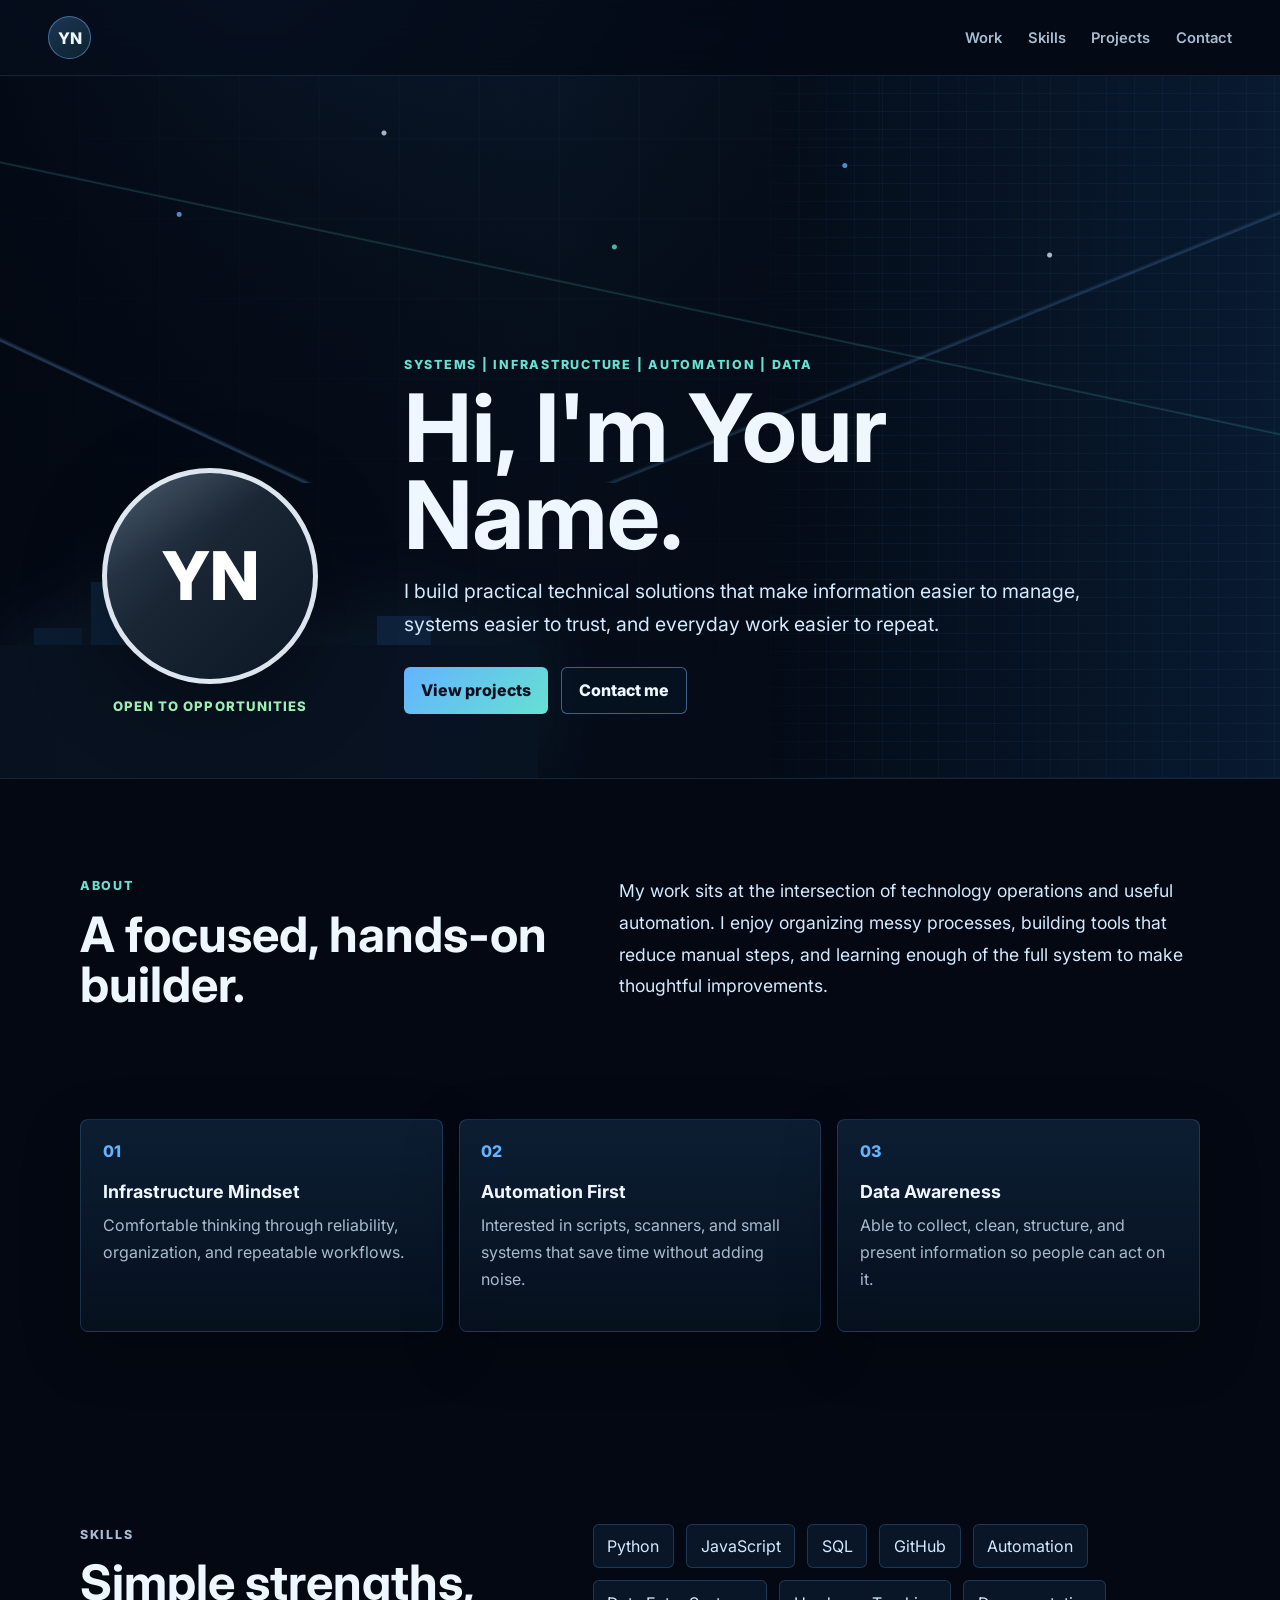
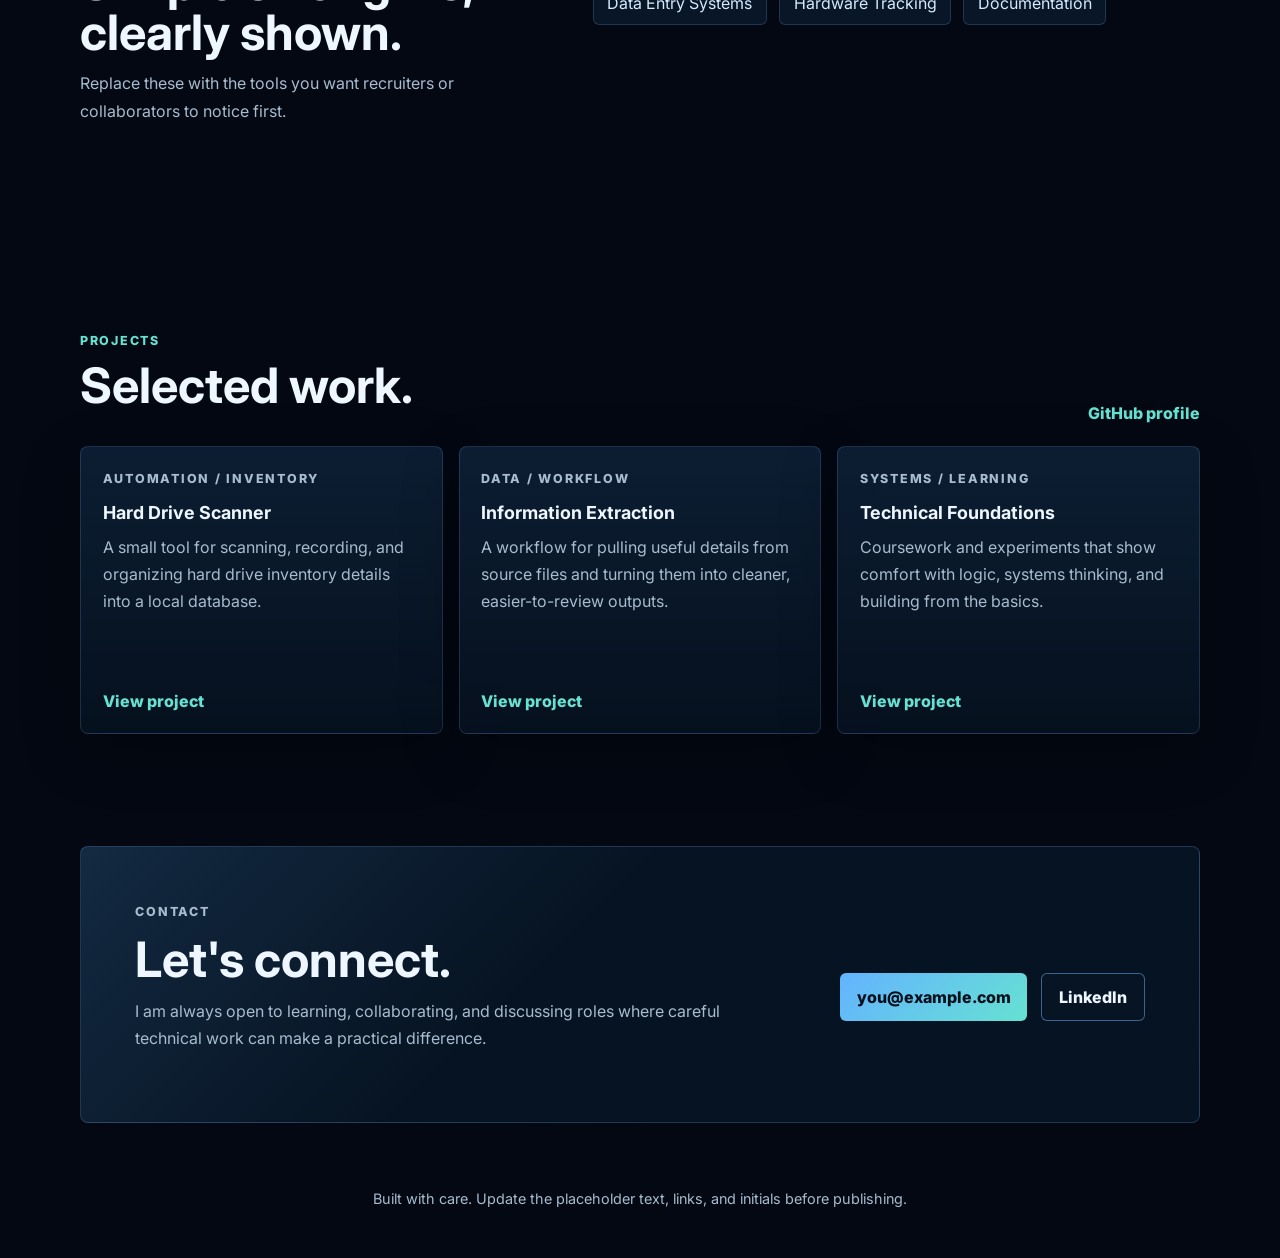
==== index.html @ 27e3620c "Add files via upload" ====
<!doctype html>
<html lang="en">
  <head>
    <meta charset="utf-8">
    <meta name="viewport" content="width=device-width, initial-scale=1">
    <meta
      name="description"
      content="Portfolio for systems, infrastructure, automation, and data work."
    >
    <title>Your Name | Systems, Infrastructure, Automation, Data</title>
    <link rel="preconnect" href="https://fonts.googleapis.com">
    <link rel="preconnect" href="https://fonts.gstatic.com" crossorigin>
    <link
      href="https://fonts.googleapis.com/css2?family=Inter:wght@400;500;600;700;800&display=swap"
      rel="stylesheet"
    >
    <link rel="stylesheet" href="styles.css">
  </head>
  <body>
    <header class="site-header">
      <a class="brand" href="#top" aria-label="Home">YN</a>
      <nav class="nav" aria-label="Primary navigation">
        <a href="#work">Work</a>
        <a href="#skills">Skills</a>
        <a href="#projects">Projects</a>
        <a href="#contact">Contact</a>
      </nav>
    </header>

    <main id="top">
      <section class="hero" aria-labelledby="intro-title">
        <div class="hero-bg" aria-hidden="true">
          <div class="city"></div>
          <div class="server-racks"></div>
          <div class="network-lines"></div>
        </div>

        <div class="hero-content">
          <div class="profile-card">
            <div class="avatar" aria-hidden="true">YN</div>
            <p class="availability">Open to opportunities</p>
          </div>

          <div class="intro">
            <p class="eyebrow">Systems | Infrastructure | Automation | Data</p>
            <h1 id="intro-title">Hi, I'm Your Name.</h1>
            <p class="lead">
              I build practical technical solutions that make information easier
              to manage, systems easier to trust, and everyday work easier to
              repeat.
            </p>
            <div class="hero-actions">
              <a class="button primary" href="#projects">View projects</a>
              <a class="button secondary" href="mailto:you@example.com">Contact me</a>
            </div>
          </div>
        </div>
      </section>

      <section class="section about" id="work" aria-labelledby="work-title">
        <div>
          <p class="section-kicker">About</p>
          <h2 id="work-title">A focused, hands-on builder.</h2>
        </div>
        <p>
          My work sits at the intersection of technology operations and useful
          automation. I enjoy organizing messy processes, building tools that
          reduce manual steps, and learning enough of the full system to make
          thoughtful improvements.
        </p>
      </section>

      <section class="section stats" aria-label="Portfolio highlights">
        <article>
          <span>01</span>
          <h3>Infrastructure Mindset</h3>
          <p>Comfortable thinking through reliability, organization, and repeatable workflows.</p>
        </article>
        <article>
          <span>02</span>
          <h3>Automation First</h3>
          <p>Interested in scripts, scanners, and small systems that save time without adding noise.</p>
        </article>
        <article>
          <span>03</span>
          <h3>Data Awareness</h3>
          <p>Able to collect, clean, structure, and present information so people can act on it.</p>
        </article>
      </section>

      <section class="section split" id="skills" aria-labelledby="skills-title">
        <div>
          <p class="section-kicker">Skills</p>
          <h2 id="skills-title">Simple strengths, clearly shown.</h2>
          <p>
            Replace these with the tools you want recruiters or collaborators to
            notice first.
          </p>
        </div>
        <div class="skill-grid">
          <span>Python</span>
          <span>JavaScript</span>
          <span>SQL</span>
          <span>GitHub</span>
          <span>Automation</span>
          <span>Data Entry Systems</span>
          <span>Hardware Tracking</span>
          <span>Documentation</span>
        </div>
      </section>

      <section class="section" id="projects" aria-labelledby="projects-title">
        <div class="section-heading">
          <div>
            <p class="section-kicker">Projects</p>
            <h2 id="projects-title">Selected work.</h2>
          </div>
          <a class="text-link" href="https://github.com/" target="_blank" rel="noreferrer">GitHub profile</a>
        </div>

        <div class="project-grid">
          <article class="project-card">
            <p class="project-type">Automation / Inventory</p>
            <h3>Hard Drive Scanner</h3>
            <p>
              A small tool for scanning, recording, and organizing hard drive
              inventory details into a local database.
            </p>
            <a href="#" aria-label="View Hard Drive Scanner project">View project</a>
          </article>

          <article class="project-card">
            <p class="project-type">Data / Workflow</p>
            <h3>Information Extraction</h3>
            <p>
              A workflow for pulling useful details from source files and turning
              them into cleaner, easier-to-review outputs.
            </p>
            <a href="#" aria-label="View Information Extraction project">View project</a>
          </article>

          <article class="project-card">
            <p class="project-type">Systems / Learning</p>
            <h3>Technical Foundations</h3>
            <p>
              Coursework and experiments that show comfort with logic, systems
              thinking, and building from the basics.
            </p>
            <a href="#" aria-label="View Technical Foundations project">View project</a>
          </article>
        </div>
      </section>

      <section class="contact" id="contact" aria-labelledby="contact-title">
        <div>
          <p class="section-kicker">Contact</p>
          <h2 id="contact-title">Let's connect.</h2>
          <p>
            I am always open to learning, collaborating, and discussing roles
            where careful technical work can make a practical difference.
          </p>
        </div>
        <div class="contact-actions">
          <a class="button primary" href="mailto:you@example.com">you@example.com</a>
          <a class="button secondary" href="https://www.linkedin.com/" target="_blank" rel="noreferrer">LinkedIn</a>
        </div>
      </section>
    </main>

    <footer>
      <p>Built with care. Update the placeholder text, links, and initials before publishing.</p>
    </footer>

    <script src="script.js"></script>
  </body>
</html>
---- styles.css ----
:root {
  --bg: #07111f;
  --bg-deep: #030812;
  --panel: rgba(9, 24, 42, 0.78);
  --panel-solid: #0d2036;
  --line: rgba(122, 184, 255, 0.24);
  --line-strong: rgba(122, 184, 255, 0.48);
  --text: #eef6ff;
  --muted: #a8bbcf;
  --soft: #d5e9ff;
  --accent: #63b3ff;
  --accent-2: #66e1d2;
  --success: #9df0b2;
  --shadow: 0 24px 80px rgba(0, 0, 0, 0.36);
}

* {
  box-sizing: border-box;
}

html {
  scroll-behavior: smooth;
}

body {
  margin: 0;
  font-family: Inter, system-ui, -apple-system, BlinkMacSystemFont, "Segoe UI", sans-serif;
  color: var(--text);
  background:
    linear-gradient(180deg, rgba(5, 16, 30, 0.3), var(--bg-deep) 680px),
    radial-gradient(circle at 20% 0%, rgba(70, 151, 255, 0.24), transparent 34rem),
    var(--bg);
}

a {
  color: inherit;
}

.site-header {
  position: sticky;
  top: 0;
  z-index: 10;
  display: flex;
  align-items: center;
  justify-content: space-between;
  gap: 1rem;
  padding: 1rem clamp(1rem, 4vw, 3rem);
  background: rgba(3, 8, 18, 0.72);
  border-bottom: 1px solid rgba(122, 184, 255, 0.14);
  backdrop-filter: blur(18px);
}

.brand {
  display: inline-grid;
  width: 2.7rem;
  height: 2.7rem;
  place-items: center;
  border: 1px solid var(--line-strong);
  border-radius: 50%;
  color: var(--text);
  font-weight: 800;
  text-decoration: none;
  background: linear-gradient(145deg, rgba(99, 179, 255, 0.25), rgba(102, 225, 210, 0.1));
}

.nav {
  display: flex;
  align-items: center;
  gap: clamp(0.85rem, 2vw, 1.7rem);
  color: var(--muted);
  font-size: 0.92rem;
  font-weight: 600;
}

.nav a {
  text-decoration: none;
}

.nav a:hover {
  color: var(--text);
}

.hero {
  position: relative;
  min-height: 78vh;
  overflow: hidden;
  border-bottom: 1px solid rgba(122, 184, 255, 0.16);
}

.hero-bg {
  position: absolute;
  inset: 0;
  background:
    linear-gradient(90deg, rgba(3, 8, 18, 0.88), rgba(7, 17, 31, 0.5) 44%, rgba(3, 8, 18, 0.94)),
    linear-gradient(180deg, transparent, rgba(3, 8, 18, 0.92)),
    repeating-linear-gradient(90deg, transparent 0 78px, rgba(122, 184, 255, 0.06) 79px 80px),
    repeating-linear-gradient(0deg, transparent 0 78px, rgba(122, 184, 255, 0.05) 79px 80px);
}

.city,
.server-racks,
.network-lines {
  position: absolute;
  inset: auto 0 0;
  pointer-events: none;
}

.city {
  left: 0;
  width: 42%;
  height: 45%;
  opacity: 0.66;
  background:
    linear-gradient(to top, #0b1728 0 42%, transparent 42%),
    linear-gradient(to top, #102640 0 64%, transparent 64%) 7% 100% / 9% 74%,
    linear-gradient(to top, #132d4b 0 72%, transparent 72%) 19% 100% / 11% 86%,
    linear-gradient(to top, #0d223a 0 58%, transparent 58%) 34% 100% / 10% 68%,
    linear-gradient(to top, #173657 0 77%, transparent 77%) 48% 100% / 12% 82%,
    linear-gradient(to top, #102640 0 51%, transparent 51%) 64% 100% / 9% 62%,
    linear-gradient(to top, #14304e 0 69%, transparent 69%) 78% 100% / 10% 74%;
  background-repeat: no-repeat;
  filter: drop-shadow(0 -18px 34px rgba(99, 179, 255, 0.12));
}

.server-racks {
  right: 0;
  left: auto;
  width: 42%;
  height: 100%;
  opacity: 0.54;
  background:
    repeating-linear-gradient(90deg, rgba(99, 179, 255, 0.08) 0 1px, transparent 1px 28px),
    repeating-linear-gradient(0deg, rgba(99, 179, 255, 0.09) 0 1px, transparent 1px 18px),
    linear-gradient(90deg, transparent, rgba(28, 90, 150, 0.42));
  mask-image: linear-gradient(90deg, transparent, black 22%);
}

.network-lines {
  top: 0;
  height: 58%;
  opacity: 0.76;
  background:
    radial-gradient(circle at 14% 34%, var(--accent) 0 2px, transparent 3px),
    radial-gradient(circle at 30% 14%, var(--soft) 0 2px, transparent 3px),
    radial-gradient(circle at 48% 42%, var(--accent-2) 0 2px, transparent 3px),
    radial-gradient(circle at 66% 22%, var(--accent) 0 2px, transparent 3px),
    radial-gradient(circle at 82% 44%, var(--soft) 0 2px, transparent 3px),
    linear-gradient(25deg, transparent 14%, rgba(122, 184, 255, 0.38) 14.2%, transparent 14.6%),
    linear-gradient(338deg, transparent 29%, rgba(122, 184, 255, 0.28) 29.2%, transparent 29.6%),
    linear-gradient(12deg, transparent 47%, rgba(102, 225, 210, 0.25) 47.2%, transparent 47.5%);
}

.hero-content {
  position: relative;
  z-index: 1;
  display: grid;
  grid-template-columns: minmax(180px, 260px) minmax(0, 760px);
  align-items: end;
  gap: clamp(2rem, 5vw, 5rem);
  min-height: 78vh;
  width: min(1120px, calc(100% - 2rem));
  margin: 0 auto;
  padding: 7rem 0 4rem;
}

.profile-card {
  display: grid;
  justify-items: center;
  gap: 0.9rem;
}

.avatar {
  display: grid;
  width: clamp(8rem, 18vw, 13.5rem);
  aspect-ratio: 1;
  place-items: center;
  border: 5px solid rgba(238, 246, 255, 0.92);
  border-radius: 50%;
  color: #ffffff;
  font-size: 4.2rem;
  font-weight: 800;
  background:
    linear-gradient(150deg, rgba(255, 255, 255, 0.14), transparent 34%),
    linear-gradient(135deg, #314457, #1a2634 44%, #0c1624);
  box-shadow: var(--shadow);
}

.availability {
  margin: 0;
  color: var(--success);
  font-size: 0.82rem;
  font-weight: 800;
  letter-spacing: 0.08em;
  text-transform: uppercase;
}

.intro {
  max-width: 760px;
}

.eyebrow,
.section-kicker,
.project-type {
  color: var(--accent-2);
  font-size: 0.78rem;
  font-weight: 800;
  letter-spacing: 0.14em;
  margin: 0 0 0.8rem;
  text-transform: uppercase;
}

h1,
h2,
h3,
p {
  margin-top: 0;
}

h1 {
  max-width: 860px;
  margin-bottom: 1rem;
  font-size: 5.9rem;
  line-height: 0.92;
}

h2 {
  margin-bottom: 0.8rem;
  font-size: 3.05rem;
  line-height: 1.02;
}

h3 {
  margin-bottom: 0.65rem;
  font-size: 1.12rem;
}

.lead {
  max-width: 680px;
  color: var(--soft);
  font-size: 1.22rem;
  line-height: 1.7;
}

.hero-actions,
.contact-actions {
  display: flex;
  flex-wrap: wrap;
  gap: 0.85rem;
  margin-top: 1.6rem;
}

.button {
  display: inline-flex;
  min-height: 2.9rem;
  align-items: center;
  justify-content: center;
  padding: 0.8rem 1.05rem;
  border-radius: 6px;
  font-weight: 800;
  text-decoration: none;
}

.primary {
  color: #06101d;
  background: linear-gradient(135deg, var(--accent), var(--accent-2));
}

.secondary {
  color: var(--text);
  border: 1px solid var(--line-strong);
  background: rgba(8, 21, 38, 0.58);
}

.section {
  width: min(1120px, calc(100% - 2rem));
  margin: 0 auto;
  padding: clamp(3rem, 8vw, 6rem) 0;
}

.about {
  display: grid;
  grid-template-columns: 0.9fr 1.1fr;
  gap: clamp(2rem, 5vw, 5rem);
  color: var(--soft);
  font-size: 1.1rem;
  line-height: 1.8;
}

.about h2,
.split h2,
.section-heading h2,
.contact h2 {
  color: var(--text);
}

.stats {
  display: grid;
  grid-template-columns: repeat(3, 1fr);
  gap: 1rem;
  padding-top: 0;
}

.stats article,
.project-card {
  min-height: 100%;
  border: 1px solid rgba(122, 184, 255, 0.18);
  border-radius: 8px;
  background: linear-gradient(180deg, rgba(13, 32, 54, 0.92), rgba(8, 20, 35, 0.72));
  box-shadow: 0 18px 60px rgba(0, 0, 0, 0.22);
}

.stats article {
  padding: 1.35rem;
}

.stats span {
  display: block;
  margin-bottom: 1.2rem;
  color: var(--accent);
  font-weight: 800;
}

.stats p,
.project-card p,
.split p,
.contact p,
footer {
  color: var(--muted);
  line-height: 1.7;
}

.split {
  display: grid;
  grid-template-columns: 0.85fr 1.15fr;
  gap: clamp(2rem, 5vw, 4rem);
  align-items: start;
}

.skill-grid {
  display: flex;
  flex-wrap: wrap;
  gap: 0.75rem;
}

.skill-grid span {
  padding: 0.7rem 0.85rem;
  border: 1px solid rgba(122, 184, 255, 0.2);
  border-radius: 6px;
  color: var(--soft);
  background: rgba(10, 26, 45, 0.82);
}

.section-heading {
  display: flex;
  align-items: end;
  justify-content: space-between;
  gap: 1.5rem;
  margin-bottom: 1.4rem;
}

.text-link,
.project-card a {
  color: var(--accent-2);
  font-weight: 800;
  text-decoration: none;
}

.text-link:hover,
.project-card a:hover {
  text-decoration: underline;
}

.project-grid {
  display: grid;
  grid-template-columns: repeat(3, 1fr);
  gap: 1rem;
}

.project-card {
  display: flex;
  min-height: 18rem;
  flex-direction: column;
  padding: 1.35rem;
}

.project-card a {
  margin-top: auto;
}

.contact {
  display: flex;
  width: min(1120px, calc(100% - 2rem));
  align-items: center;
  justify-content: space-between;
  gap: 2rem;
  margin: 1rem auto 4rem;
  padding: clamp(2rem, 5vw, 3.4rem);
  border: 1px solid rgba(122, 184, 255, 0.22);
  border-radius: 8px;
  background:
    linear-gradient(135deg, rgba(99, 179, 255, 0.14), transparent 42%),
    rgba(8, 21, 38, 0.86);
}

.contact > div:first-child {
  max-width: 650px;
}

footer {
  padding: 0 1rem 2rem;
  text-align: center;
  font-size: 0.9rem;
}

@media (max-width: 820px) {
  .site-header {
    align-items: flex-start;
  }

  .nav {
    max-width: 19rem;
    flex-wrap: wrap;
    justify-content: flex-end;
  }

  .hero-content,
  .about,
  .split,
  .stats,
  .project-grid {
    grid-template-columns: 1fr;
  }

  .hero-content {
    align-items: center;
    gap: 2rem;
    padding-top: 6rem;
  }

  h1 {
    font-size: 4.25rem;
  }

  h2 {
    font-size: 2.45rem;
  }

  .lead {
    font-size: 1.12rem;
  }

  .avatar {
    font-size: 3.25rem;
  }

  .profile-card {
    justify-items: start;
  }

  .city,
  .server-racks {
    width: 70%;
  }

  .section-heading,
  .contact {
    align-items: flex-start;
    flex-direction: column;
  }
}

@media (max-width: 520px) {
  .site-header {
    position: static;
  }

  .nav {
    gap: 0.65rem;
    font-size: 0.84rem;
  }

  .hero {
    min-height: auto;
  }

  .hero-content {
    min-height: auto;
    padding: 4rem 0 3.4rem;
  }

  h1 {
    font-size: 2.75rem;
  }

  h2 {
    font-size: 2rem;
  }

  .avatar {
    font-size: 2.6rem;
  }

  .button {
    width: 100%;
  }
}
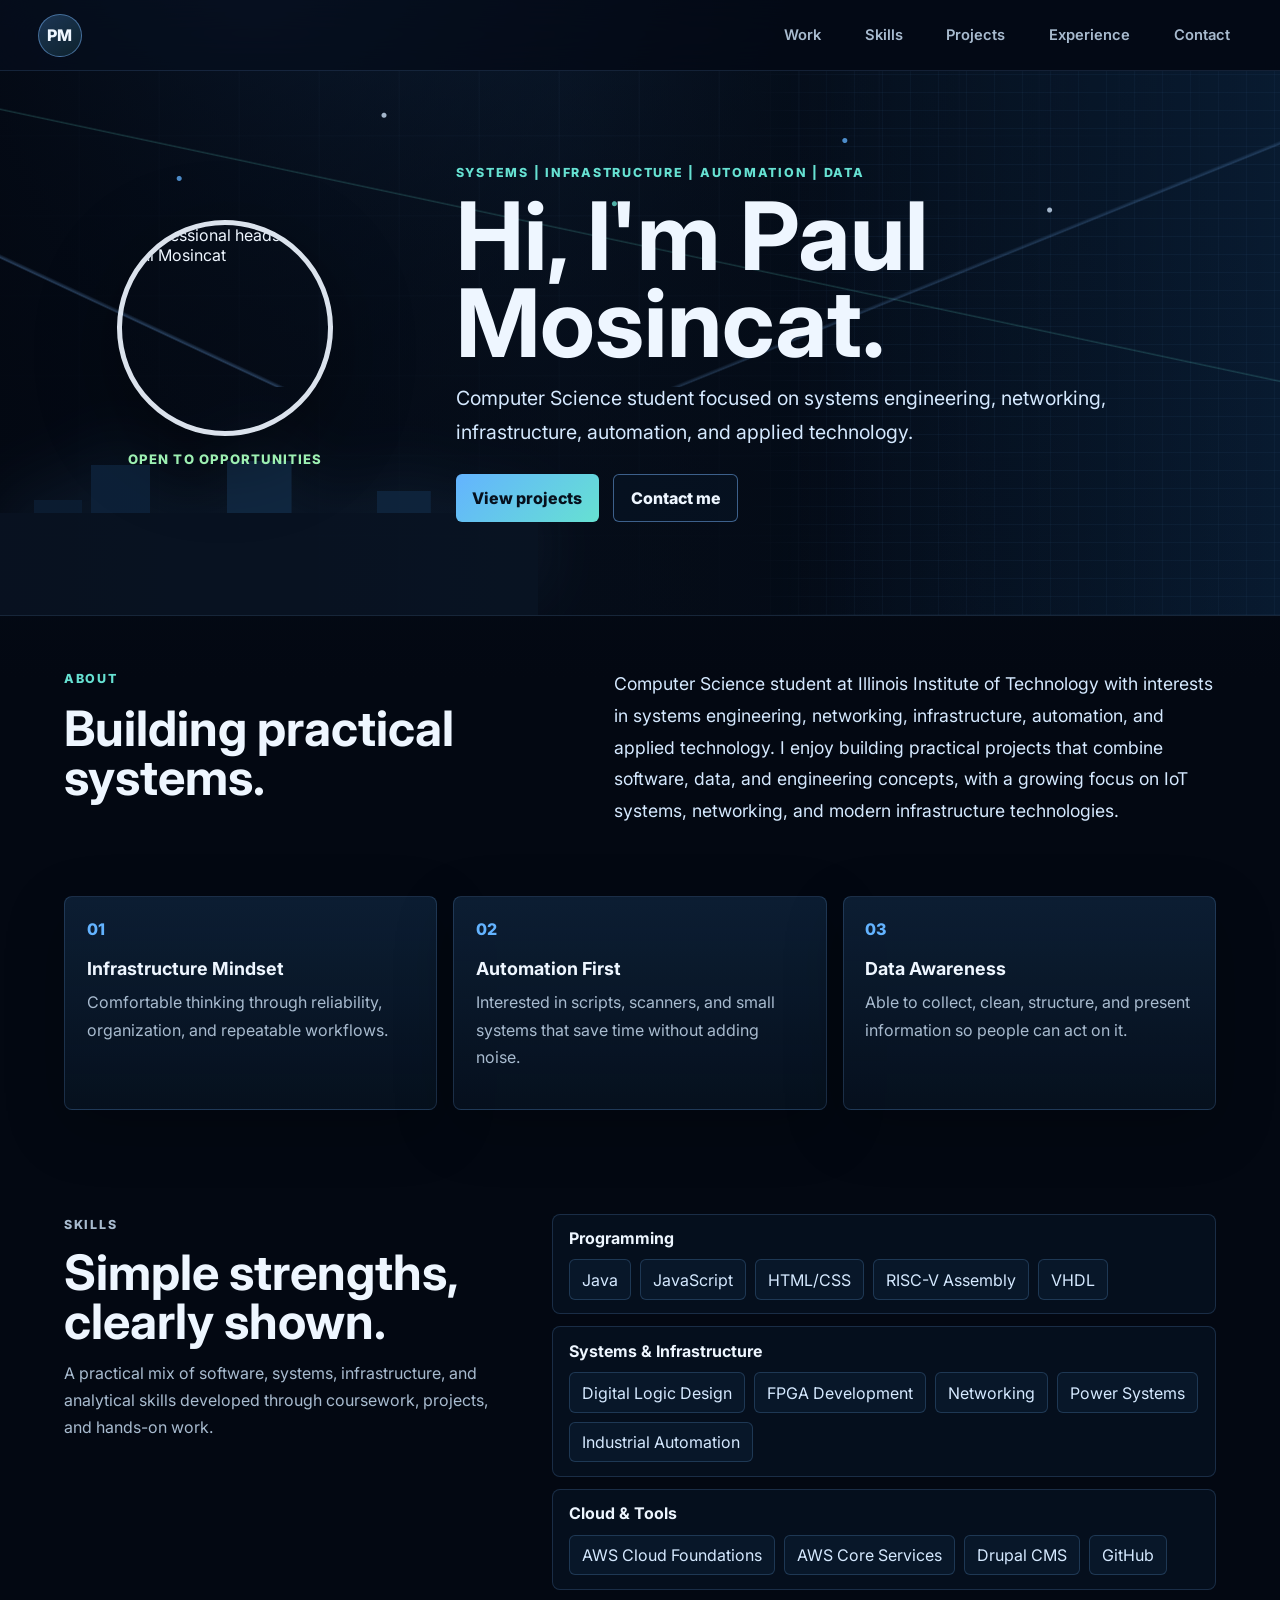
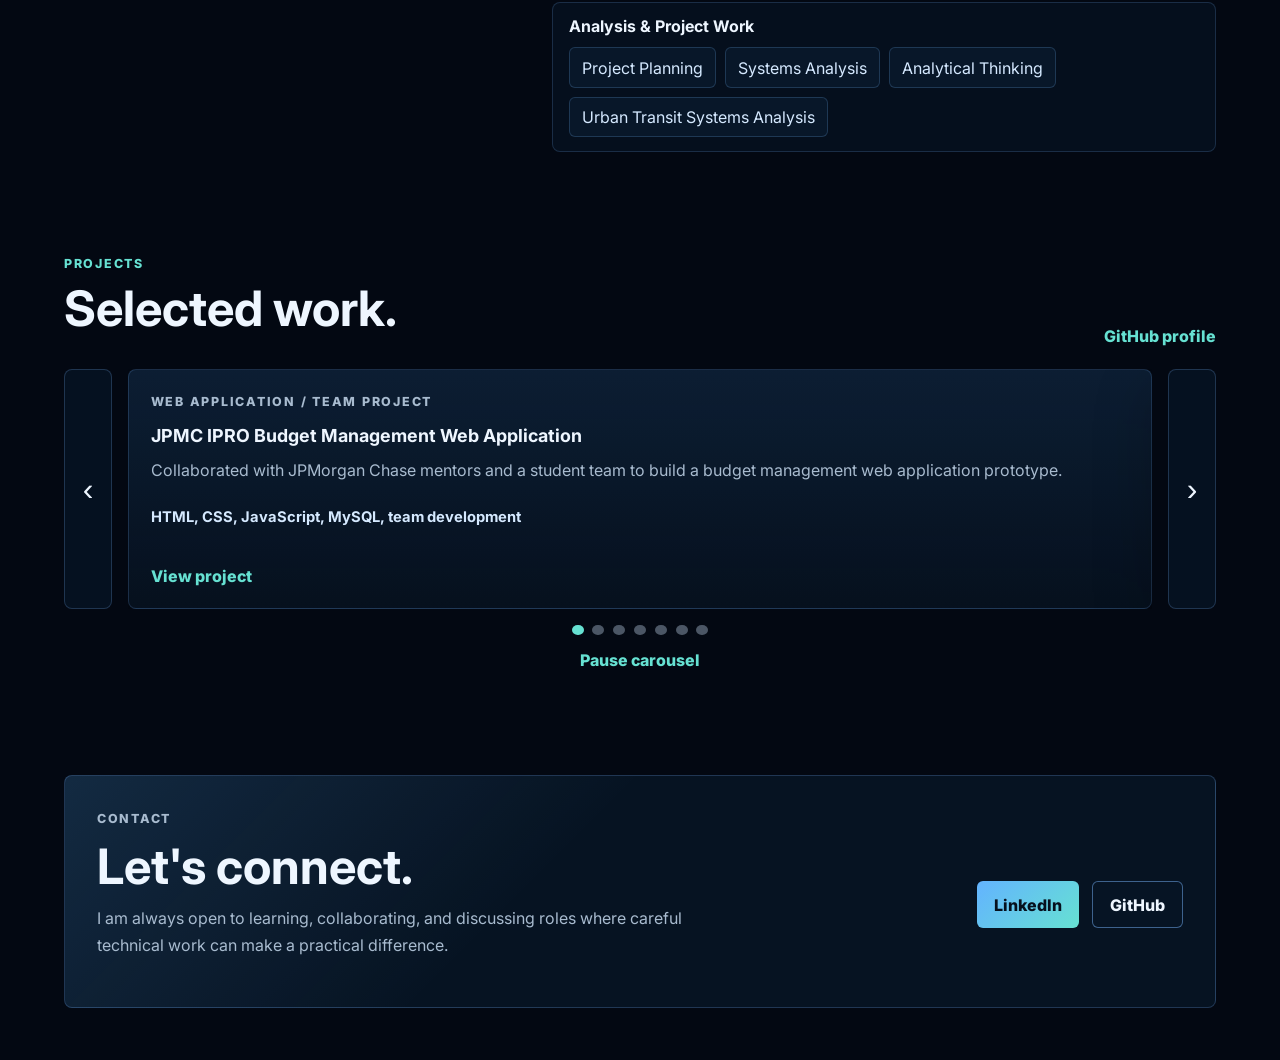
==== commit fd2a80db: "Add files via upload" ====
--- a/index.html
+++ b/index.html
@@ -7,27 +7,38 @@
       name="description"
       content="Portfolio for systems, infrastructure, automation, and data work."
     >
-    <title>Your Name | Systems, Infrastructure, Automation, Data</title>
+    <title>Paul Mosincat | Systems, Infrastructure, Automation, Data</title>
     <link rel="preconnect" href="https://fonts.googleapis.com">
     <link rel="preconnect" href="https://fonts.gstatic.com" crossorigin>
     <link
       href="https://fonts.googleapis.com/css2?family=Inter:wght@400;500;600;700;800&display=swap"
       rel="stylesheet"
     >
+    <script>
+      if ("scrollRestoration" in history) {
+        history.scrollRestoration = "manual";
+      }
+
+      if (!window.location.hash) {
+        window.scrollTo(0, 0);
+      }
+    </script>
     <link rel="stylesheet" href="styles.css">
   </head>
   <body>
+    <a class="skip-link" href="#main-content">Skip to main content</a>
     <header class="site-header">
-      <a class="brand" href="#top" aria-label="Home">YN</a>
+      <a class="brand" href="index.html" aria-label="Home">PM</a>
       <nav class="nav" aria-label="Primary navigation">
         <a href="#work">Work</a>
         <a href="#skills">Skills</a>
         <a href="#projects">Projects</a>
+        <a href="experience.html">Experience</a>
         <a href="#contact">Contact</a>
       </nav>
     </header>
 
-    <main id="top">
+    <main id="main-content">
       <section class="hero" aria-labelledby="intro-title">
         <div class="hero-bg" aria-hidden="true">
           <div class="city"></div>
@@ -37,21 +48,24 @@
 
         <div class="hero-content">
           <div class="profile-card">
-            <div class="avatar" aria-hidden="true">YN</div>
+            <img
+              class="avatar"
+              src="assets/profile-photo.png"
+              alt="Professional headshot of Paul Mosincat"
+            >
             <p class="availability">Open to opportunities</p>
           </div>
 
           <div class="intro">
             <p class="eyebrow">Systems | Infrastructure | Automation | Data</p>
-            <h1 id="intro-title">Hi, I'm Your Name.</h1>
+            <h1 id="intro-title">Hi, I'm Paul Mosincat.</h1>
             <p class="lead">
-              I build practical technical solutions that make information easier
-              to manage, systems easier to trust, and everyday work easier to
-              repeat.
+              Computer Science student focused on systems engineering,
+              networking, infrastructure, automation, and applied technology.
             </p>
             <div class="hero-actions">
               <a class="button primary" href="#projects">View projects</a>
-              <a class="button secondary" href="mailto:you@example.com">Contact me</a>
+              <a class="button secondary" href="https://www.linkedin.com/in/paul-mosincat-iit" target="_blank" rel="noreferrer">Contact me</a>
             </div>
           </div>
         </div>
@@ -60,13 +74,15 @@
       <section class="section about" id="work" aria-labelledby="work-title">
         <div>
           <p class="section-kicker">About</p>
-          <h2 id="work-title">A focused, hands-on builder.</h2>
+          <h2 id="work-title">Building practical systems.</h2>
         </div>
         <p>
-          My work sits at the intersection of technology operations and useful
-          automation. I enjoy organizing messy processes, building tools that
-          reduce manual steps, and learning enough of the full system to make
-          thoughtful improvements.
+          Computer Science student at Illinois Institute of Technology with
+          interests in systems engineering, networking, infrastructure,
+          automation, and applied technology. I enjoy building practical
+          projects that combine software, data, and engineering concepts, with a
+          growing focus on IoT systems, networking, and modern infrastructure
+          technologies.
         </p>
       </section>
 
@@ -93,19 +109,52 @@
           <p class="section-kicker">Skills</p>
           <h2 id="skills-title">Simple strengths, clearly shown.</h2>
           <p>
-            Replace these with the tools you want recruiters or collaborators to
-            notice first.
+            A practical mix of software, systems, infrastructure, and analytical
+            skills developed through coursework, projects, and hands-on work.
           </p>
         </div>
-        <div class="skill-grid">
-          <span>Python</span>
-          <span>JavaScript</span>
-          <span>SQL</span>
-          <span>GitHub</span>
-          <span>Automation</span>
-          <span>Data Entry Systems</span>
-          <span>Hardware Tracking</span>
-          <span>Documentation</span>
+        <div class="skill-groups">
+          <article class="skill-group">
+            <h3>Programming</h3>
+            <div class="skill-grid">
+              <span>Java</span>
+              <span>JavaScript</span>
+              <span>HTML/CSS</span>
+              <span>RISC-V Assembly</span>
+              <span>VHDL</span>
+            </div>
+          </article>
+
+          <article class="skill-group">
+            <h3>Systems &amp; Infrastructure</h3>
+            <div class="skill-grid">
+              <span>Digital Logic Design</span>
+              <span>FPGA Development</span>
+              <span>Networking</span>
+              <span>Power Systems</span>
+              <span>Industrial Automation</span>
+            </div>
+          </article>
+
+          <article class="skill-group">
+            <h3>Cloud &amp; Tools</h3>
+            <div class="skill-grid">
+              <span>AWS Cloud Foundations</span>
+              <span>AWS Core Services</span>
+              <span>Drupal CMS</span>
+              <span>GitHub</span>
+            </div>
+          </article>
+
+          <article class="skill-group">
+            <h3>Analysis &amp; Project Work</h3>
+            <div class="skill-grid">
+              <span>Project Planning</span>
+              <span>Systems Analysis</span>
+              <span>Analytical Thinking</span>
+              <span>Urban Transit Systems Analysis</span>
+            </div>
+          </article>
         </div>
       </section>
 
@@ -118,36 +167,110 @@
           <a class="text-link" href="https://github.com/" target="_blank" rel="noreferrer">GitHub profile</a>
         </div>
 
-        <div class="project-grid">
-          <article class="project-card">
-            <p class="project-type">Automation / Inventory</p>
-            <h3>Hard Drive Scanner</h3>
-            <p>
-              A small tool for scanning, recording, and organizing hard drive
-              inventory details into a local database.
-            </p>
-            <a href="#" aria-label="View Hard Drive Scanner project">View project</a>
-          </article>
-
-          <article class="project-card">
-            <p class="project-type">Data / Workflow</p>
-            <h3>Information Extraction</h3>
-            <p>
-              A workflow for pulling useful details from source files and turning
-              them into cleaner, easier-to-review outputs.
-            </p>
-            <a href="#" aria-label="View Information Extraction project">View project</a>
-          </article>
-
-          <article class="project-card">
-            <p class="project-type">Systems / Learning</p>
-            <h3>Technical Foundations</h3>
-            <p>
-              Coursework and experiments that show comfort with logic, systems
-              thinking, and building from the basics.
-            </p>
-            <a href="#" aria-label="View Technical Foundations project">View project</a>
-          </article>
+        <div class="project-carousel" aria-label="Featured projects" aria-live="off">
+          <button class="carousel-button" type="button" data-carousel-prev aria-label="Previous project">
+            &lsaquo;
+          </button>
+
+          <div class="project-window">
+            <div class="project-track">
+              <article class="project-card">
+                <p class="project-type">Web Application / Team Project</p>
+                <h3>JPMC IPRO Budget Management Web Application</h3>
+                <p>
+                  Collaborated with JPMorgan Chase mentors and a student team to
+                  build a budget management web application prototype.
+                </p>
+                <p class="project-meta">HTML, CSS, JavaScript, MySQL, team development</p>
+                <a href="projects/jpmc-budget-management.html" aria-label="View JPMC IPRO Budget Management Web Application project">View project</a>
+              </article>
+
+              <article class="project-card">
+                <p class="project-type">Assembly / Systems</p>
+                <h3>RISC-V Mastermind Game</h3>
+                <p>
+                  Developed a console-based Mastermind game in RISC-V assembly
+                  using the RARS simulator.
+                </p>
+                <p class="project-meta">RISC-V, RARS, input validation, feedback logic</p>
+                <a href="projects/riscv-mastermind.html" aria-label="View RISC-V Mastermind Game project">View project</a>
+              </article>
+
+              <article class="project-card">
+                <p class="project-type">Assembly / Game Logic</p>
+                <h3>RISC-V Tetris</h3>
+                <p>
+                  Created a Tetris game in RISC-V assembly focused on
+                  low-level systems programming and core game mechanics.
+                </p>
+                <p class="project-meta">RISC-V, game loops, collision detection, memory</p>
+                <a href="projects/riscv-tetris.html" aria-label="View RISC-V Tetris project">View project</a>
+              </article>
+
+              <article class="project-card">
+                <p class="project-type">Hardware / VHDL</p>
+                <h3>FPGA Digital System Design</h3>
+                <p>
+                  Designed and implemented FPGA-based digital systems using
+                  VHDL, Vivado, hardware labs, and simulation tools.
+                </p>
+                <p class="project-meta">VHDL, Vivado, FPGA labs, digital logic</p>
+                <a href="projects/fpga-digital-system-design.html" aria-label="View FPGA Digital System Design project">View project</a>
+              </article>
+
+              <article class="project-card">
+                <p class="project-type">Java / Data Processing</p>
+                <h3>Data Sorter</h3>
+                <p>
+                  Developed a Java data sorting and order management application
+                  using object-oriented programming and file processing.
+                </p>
+                <p class="project-meta">Java, OOP, file processing, exception handling</p>
+                <a href="projects/data-sorter.html" aria-label="View Data Sorter project">View project</a>
+              </article>
+
+              <article class="project-card">
+                <p class="project-type">In Progress / Automation</p>
+                <h3>Hard Drive Scanner Inventory Tool</h3>
+                <p>
+                  Building a scanner-based inventory tool for capturing,
+                  storing, and organizing hard drive information.
+                </p>
+                <p class="project-meta">Python, local database, inventory workflow, automation</p>
+                <a href="projects/hard-drive-scanner.html" aria-label="View Hard Drive Scanner Inventory Tool project">View project</a>
+              </article>
+
+              <article class="project-card">
+                <p class="project-type">Systems Analysis / Research</p>
+                <h3>Urban Transit Systems Analysis</h3>
+                <p>
+                  Analyzed technology, infrastructure, governance, and policy
+                  across major international transit systems.
+                </p>
+                <p class="project-meta">Research, systems analysis, infrastructure, policy</p>
+                <a href="projects/urban-transit-systems-analysis.html" aria-label="View Urban Transit Systems Analysis project">View project</a>
+              </article>
+            </div>
+          </div>
+
+          <button class="carousel-button" type="button" data-carousel-next aria-label="Next project">
+            &rsaquo;
+          </button>
+        </div>
+
+        <div class="carousel-dots" aria-label="Project carousel position">
+          <button type="button" data-carousel-dot="0" aria-label="Show JPMC IPRO Budget Management Web Application project"></button>
+          <button type="button" data-carousel-dot="1" aria-label="Show RISC-V Mastermind Game project"></button>
+          <button type="button" data-carousel-dot="2" aria-label="Show RISC-V Tetris project"></button>
+          <button type="button" data-carousel-dot="3" aria-label="Show FPGA Digital System Design project"></button>
+          <button type="button" data-carousel-dot="4" aria-label="Show Data Sorter project"></button>
+          <button type="button" data-carousel-dot="5" aria-label="Show Hard Drive Scanner Inventory Tool project"></button>
+          <button type="button" data-carousel-dot="6" aria-label="Show Urban Transit Systems Analysis project"></button>
+        </div>
+        <div class="carousel-controls">
+          <button class="text-button" type="button" data-carousel-toggle aria-pressed="false">
+            Pause carousel
+          </button>
         </div>
       </section>
 
@@ -161,15 +284,11 @@
           </p>
         </div>
         <div class="contact-actions">
-          <a class="button primary" href="mailto:you@example.com">you@example.com</a>
-          <a class="button secondary" href="https://www.linkedin.com/" target="_blank" rel="noreferrer">LinkedIn</a>
+          <a class="button primary" href="https://www.linkedin.com/in/paul-mosincat-iit" target="_blank" rel="noreferrer">LinkedIn</a>
+          <a class="button secondary" href="https://github.com/" target="_blank" rel="noreferrer">GitHub</a>
         </div>
       </section>
     </main>
-
-    <footer>
-      <p>Built with care. Update the placeholder text, links, and initials before publishing.</p>
-    </footer>
 
     <script src="script.js"></script>
   </body>
--- a/styles.css
+++ b/styles.css
@@ -12,6 +12,11 @@
   --accent-2: #66e1d2;
   --success: #9df0b2;
   --shadow: 0 24px 80px rgba(0, 0, 0, 0.36);
+  --container: min(72rem, 92%);
+  --narrow-container: min(56rem, 92%);
+  --section-space: 3.25rem;
+  --page-space: 3.25rem;
+  --stack-gap: 1rem;
 }
 
 * {
@@ -20,10 +25,27 @@
 
 html {
   scroll-behavior: smooth;
+  scroll-padding-top: 5.5rem;
+}
+
+@media (prefers-reduced-motion: reduce) {
+  html {
+    scroll-behavior: auto;
+  }
+
+  *,
+  *::before,
+  *::after {
+    animation-duration: 0.001ms !important;
+    animation-iteration-count: 1 !important;
+    scroll-behavior: auto !important;
+    transition-duration: 0.001ms !important;
+  }
 }
 
 body {
   margin: 0;
+  overflow-x: hidden;
   font-family: Inter, system-ui, -apple-system, BlinkMacSystemFont, "Segoe UI", sans-serif;
   color: var(--text);
   background:
@@ -36,6 +58,30 @@
   color: inherit;
 }
 
+a:focus-visible,
+button:focus-visible {
+  outline: 3px solid var(--accent-2);
+  outline-offset: 4px;
+}
+
+.skip-link {
+  position: absolute;
+  left: 1rem;
+  top: 1rem;
+  z-index: 20;
+  transform: translateY(-160%);
+  padding: 0.75rem 1rem;
+  border-radius: 6px;
+  color: #06101d;
+  background: var(--accent-2);
+  font-weight: 800;
+  text-decoration: none;
+}
+
+.skip-link:focus {
+  transform: translateY(0);
+}
+
 .site-header {
   position: sticky;
   top: 0;
@@ -44,7 +90,8 @@
   align-items: center;
   justify-content: space-between;
   gap: 1rem;
-  padding: 1rem clamp(1rem, 4vw, 3rem);
+  width: 100%;
+  padding: 0.85rem max(1rem, 3%);
   background: rgba(3, 8, 18, 0.72);
   border-bottom: 1px solid rgba(122, 184, 255, 0.14);
   backdrop-filter: blur(18px);
@@ -66,23 +113,32 @@
 .nav {
   display: flex;
   align-items: center;
-  gap: clamp(0.85rem, 2vw, 1.7rem);
+  justify-content: flex-end;
+  gap: 1.35rem;
+  min-width: 0;
+  flex-wrap: wrap;
   color: var(--muted);
   font-size: 0.92rem;
   font-weight: 600;
 }
 
 .nav a {
+  padding: 0.55rem 0.7rem;
+  border-radius: 6px;
+  white-space: nowrap;
   text-decoration: none;
-}
-
-.nav a:hover {
+  transition: color 180ms ease, background-color 180ms ease;
+}
+
+.nav a:hover,
+.nav a:focus-visible {
   color: var(--text);
+  background: rgba(99, 179, 255, 0.12);
 }
 
 .hero {
   position: relative;
-  min-height: 78vh;
+  min-height: 34rem;
   overflow: hidden;
   border-bottom: 1px solid rgba(122, 184, 255, 0.16);
 }
@@ -154,13 +210,13 @@
   position: relative;
   z-index: 1;
   display: grid;
-  grid-template-columns: minmax(180px, 260px) minmax(0, 760px);
-  align-items: end;
-  gap: clamp(2rem, 5vw, 5rem);
-  min-height: 78vh;
-  width: min(1120px, calc(100% - 2rem));
+  grid-template-columns: minmax(10rem, 28%) minmax(0, 1fr);
+  align-items: center;
+  gap: 6%;
+  min-height: 34rem;
+  width: var(--container);
   margin: 0 auto;
-  padding: 7rem 0 4rem;
+  padding: 4.5rem 0;
 }
 
 .profile-card {
@@ -170,18 +226,13 @@
 }
 
 .avatar {
-  display: grid;
-  width: clamp(8rem, 18vw, 13.5rem);
+  width: min(100%, 13.5rem);
+  min-width: 8rem;
   aspect-ratio: 1;
-  place-items: center;
   border: 5px solid rgba(238, 246, 255, 0.92);
   border-radius: 50%;
-  color: #ffffff;
-  font-size: 4.2rem;
-  font-weight: 800;
-  background:
-    linear-gradient(150deg, rgba(255, 255, 255, 0.14), transparent 34%),
-    linear-gradient(135deg, #314457, #1a2634 44%, #0c1624);
+  object-fit: cover;
+  object-position: center;
   box-shadow: var(--shadow);
 }
 
@@ -272,15 +323,16 @@
 }
 
 .section {
-  width: min(1120px, calc(100% - 2rem));
+  scroll-margin-top: 5.5rem;
+  width: var(--container);
   margin: 0 auto;
-  padding: clamp(3rem, 8vw, 6rem) 0;
+  padding: var(--section-space) 0;
 }
 
 .about {
   display: grid;
   grid-template-columns: 0.9fr 1.1fr;
-  gap: clamp(2rem, 5vw, 5rem);
+  gap: 5%;
   color: var(--soft);
   font-size: 1.1rem;
   line-height: 1.8;
@@ -296,7 +348,7 @@
 .stats {
   display: grid;
   grid-template-columns: repeat(3, 1fr);
-  gap: 1rem;
+  gap: var(--stack-gap);
   padding-top: 0;
 }
 
@@ -323,27 +375,56 @@
 .stats p,
 .project-card p,
 .split p,
-.contact p,
-footer {
+.contact p {
   color: var(--muted);
   line-height: 1.7;
 }
 
+.project-card .project-meta {
+  margin-top: 0.35rem;
+  color: var(--soft);
+  font-size: 0.92rem;
+  font-weight: 700;
+}
+
 .split {
   display: grid;
-  grid-template-columns: 0.85fr 1.15fr;
-  gap: clamp(2rem, 5vw, 4rem);
+  grid-template-columns: minmax(16rem, 0.8fr) minmax(0, 1.2fr);
+  gap: 4%;
   align-items: start;
 }
 
+.split > div:first-child {
+  position: sticky;
+  top: 6rem;
+}
+
+.skill-groups {
+  display: grid;
+  gap: 0.75rem;
+}
+
+.skill-group {
+  padding: 0.85rem 1rem;
+  border: 1px solid rgba(122, 184, 255, 0.18);
+  border-radius: 8px;
+  background: rgba(8, 21, 38, 0.58);
+}
+
+.skill-group h3 {
+  margin-bottom: 0.7rem;
+  color: var(--text);
+  font-size: 1rem;
+}
+
 .skill-grid {
   display: flex;
   flex-wrap: wrap;
-  gap: 0.75rem;
+  gap: 0.55rem;
 }
 
 .skill-grid span {
-  padding: 0.7rem 0.85rem;
+  padding: 0.58rem 0.75rem;
   border: 1px solid rgba(122, 184, 255, 0.2);
   border-radius: 6px;
   color: var(--soft);
@@ -370,15 +451,26 @@
   text-decoration: underline;
 }
 
-.project-grid {
-  display: grid;
-  grid-template-columns: repeat(3, 1fr);
-  gap: 1rem;
+.project-carousel {
+  display: grid;
+  grid-template-columns: 3rem minmax(0, 1fr) 3rem;
+  align-items: stretch;
+  gap: var(--stack-gap);
+}
+
+.project-window {
+  overflow: hidden;
+}
+
+.project-track {
+  display: flex;
+  transition: transform 240ms ease;
 }
 
 .project-card {
   display: flex;
-  min-height: 18rem;
+  min-width: 100%;
+  min-height: 15rem;
   flex-direction: column;
   padding: 1.35rem;
 }
@@ -387,14 +479,221 @@
   margin-top: auto;
 }
 
+.carousel-button {
+  width: 3rem;
+  min-height: 100%;
+  border: 1px solid rgba(122, 184, 255, 0.22);
+  border-radius: 8px;
+  color: var(--text);
+  background: rgba(8, 21, 38, 0.72);
+  cursor: pointer;
+  font-size: 2rem;
+  line-height: 1;
+}
+
+.carousel-button:hover {
+  border-color: var(--line-strong);
+  background: rgba(13, 32, 54, 0.92);
+}
+
+.carousel-dots {
+  display: flex;
+  justify-content: center;
+  gap: 0.55rem;
+  margin-top: 1rem;
+}
+
+.carousel-dots button {
+  width: 0.65rem;
+  height: 0.65rem;
+  border: 0;
+  border-radius: 50%;
+  background: rgba(168, 187, 207, 0.44);
+  cursor: pointer;
+}
+
+.carousel-dots button[aria-current="true"] {
+  background: var(--accent-2);
+}
+
+.carousel-controls {
+  display: flex;
+  justify-content: center;
+  margin-top: 0.9rem;
+}
+
+.text-button {
+  border: 0;
+  color: var(--accent-2);
+  background: transparent;
+  cursor: pointer;
+  font: inherit;
+  font-weight: 800;
+}
+
+.text-button:hover {
+  text-decoration: underline;
+}
+
+.project-page {
+  width: var(--narrow-container);
+  margin: 0 auto;
+  padding: var(--page-space) 0;
+}
+
+.experience-page {
+  width: var(--container);
+  margin: 0 auto;
+  padding: var(--page-space) 0;
+}
+
+.experience-hero {
+  max-width: 58rem;
+  margin-bottom: var(--stack-gap);
+}
+
+.experience-hero h1,
+.project-page h1 {
+  max-width: 58rem;
+  font-size: 3.4rem;
+  line-height: 1.05;
+}
+
+.experience-list {
+  display: grid;
+  gap: var(--stack-gap);
+}
+
+.experience-item {
+  display: grid;
+  grid-template-columns: minmax(0, 0.9fr) minmax(18rem, 1.1fr);
+  gap: var(--stack-gap);
+  align-items: start;
+  padding: 1.15rem;
+  border: 1px solid rgba(122, 184, 255, 0.18);
+  border-radius: 8px;
+  background:
+    linear-gradient(135deg, rgba(99, 179, 255, 0.08), transparent 42%),
+    rgba(8, 21, 38, 0.72);
+}
+
+.experience-item:last-child {
+  grid-template-columns: 1fr;
+}
+
+.experience-copy p,
+.experience-copy li {
+  color: var(--muted);
+  line-height: 1.7;
+}
+
+.experience-item h2 {
+  max-width: 34rem;
+  font-size: 2.15rem;
+  line-height: 1.08;
+}
+
+.experience-copy ul {
+  margin: 0.85rem 0 0;
+  padding-left: 1.2rem;
+}
+
+.experience-meta {
+  margin-bottom: 1rem;
+  color: var(--soft);
+  font-weight: 700;
+}
+
+.project-page .lead {
+  max-width: 760px;
+}
+
+.project-details {
+  display: grid;
+  gap: var(--stack-gap);
+  margin-top: var(--stack-gap);
+}
+
+.detail-block {
+  padding: 1.15rem;
+  border: 1px solid rgba(122, 184, 255, 0.18);
+  border-radius: 8px;
+  background: rgba(8, 21, 38, 0.72);
+}
+
+.detail-block ul {
+  margin: 0;
+  padding-left: 1.2rem;
+  color: var(--muted);
+  line-height: 1.8;
+}
+
+.process-media {
+  display: grid;
+  gap: var(--stack-gap);
+  margin-top: var(--stack-gap);
+}
+
+.media-grid {
+  display: grid;
+  grid-template-columns: repeat(2, minmax(0, 1fr));
+  gap: var(--stack-gap);
+}
+
+.media-card {
+  overflow: hidden;
+  border: 1px solid rgba(122, 184, 255, 0.18);
+  border-radius: 8px;
+  background: rgba(8, 21, 38, 0.72);
+}
+
+.media-card img,
+.media-card video,
+.artifact-preview {
+  display: block;
+  width: 100%;
+  aspect-ratio: 16 / 10;
+  object-fit: cover;
+  background: #07111f;
+}
+
+.artifact-preview {
+  min-height: 24rem;
+  border: 0;
+}
+
+.media-card figcaption,
+.artifact-link {
+  display: block;
+  padding: 0.8rem 0.9rem;
+  color: var(--muted);
+  font-size: 0.92rem;
+  line-height: 1.55;
+}
+
+.artifact-link {
+  color: var(--accent-2);
+  font-weight: 800;
+  text-decoration: none;
+}
+
+.back-link {
+  display: inline-block;
+  margin-bottom: 2rem;
+  color: var(--accent-2);
+  font-weight: 800;
+  text-decoration: none;
+}
+
 .contact {
-  display: flex;
-  width: min(1120px, calc(100% - 2rem));
+  scroll-margin-top: 5.5rem;
+  display: flex;
+  width: var(--container);
   align-items: center;
   justify-content: space-between;
   gap: 2rem;
-  margin: 1rem auto 4rem;
-  padding: clamp(2rem, 5vw, 3.4rem);
+  margin: var(--section-space) auto;
+  padding: 2rem;
   border: 1px solid rgba(122, 184, 255, 0.22);
   border-radius: 8px;
   background:
@@ -406,35 +705,39 @@
   max-width: 650px;
 }
 
-footer {
-  padding: 0 1rem 2rem;
-  text-align: center;
-  font-size: 0.9rem;
+@media (max-width: 1100px) {
+  .hero-content {
+    grid-template-columns: minmax(9rem, 26%) minmax(0, 1fr);
+    gap: 4%;
+  }
+
+  h1 {
+    font-size: 5rem;
+  }
 }
 
 @media (max-width: 820px) {
   .site-header {
-    align-items: flex-start;
+    align-items: center;
   }
 
   .nav {
-    max-width: 19rem;
-    flex-wrap: wrap;
+    gap: 0.9rem;
     justify-content: flex-end;
   }
 
   .hero-content,
   .about,
   .split,
-  .stats,
-  .project-grid {
+  .stats {
     grid-template-columns: 1fr;
   }
 
   .hero-content {
     align-items: center;
     gap: 2rem;
-    padding-top: 6rem;
+    min-height: auto;
+    padding: 5rem 0 4rem;
   }
 
   h1 {
@@ -449,12 +752,12 @@
     font-size: 1.12rem;
   }
 
-  .avatar {
-    font-size: 3.25rem;
-  }
-
   .profile-card {
     justify-items: start;
+  }
+
+  .split > div:first-child {
+    position: static;
   }
 
   .city,
@@ -467,16 +770,46 @@
     align-items: flex-start;
     flex-direction: column;
   }
+
+  .project-carousel {
+    grid-template-columns: 2.6rem minmax(0, 1fr) 2.6rem;
+  }
+
+  .carousel-button {
+    width: 2.6rem;
+  }
+
+  .project-page h1 {
+    font-size: 3.1rem;
+  }
+
+  .experience-hero h1 {
+    font-size: 3.1rem;
+  }
+
+  .experience-item {
+    grid-template-columns: 1fr;
+  }
+
+  .media-grid {
+    grid-template-columns: 1fr;
+  }
+
+  .artifact-preview {
+    min-height: 18rem;
+  }
 }
 
 @media (max-width: 520px) {
   .site-header {
-    position: static;
+    position: sticky;
+    align-items: flex-start;
   }
 
   .nav {
     gap: 0.65rem;
     font-size: 0.84rem;
+    max-width: 14rem;
   }
 
   .hero {
@@ -485,7 +818,7 @@
 
   .hero-content {
     min-height: auto;
-    padding: 4rem 0 3.4rem;
+    padding: 3.5rem 0 3rem;
   }
 
   h1 {
@@ -496,11 +829,26 @@
     font-size: 2rem;
   }
 
-  .avatar {
-    font-size: 2.6rem;
+  .experience-hero h1 {
+    font-size: 2.75rem;
   }
 
   .button {
     width: 100%;
   }
 }
+
+@media (max-height: 760px) and (min-width: 821px) {
+  .hero,
+  .hero-content {
+    min-height: auto;
+  }
+
+  .hero-content {
+    padding: 4rem 0 3rem;
+  }
+
+  h1 {
+    font-size: 4.8rem;
+  }
+}
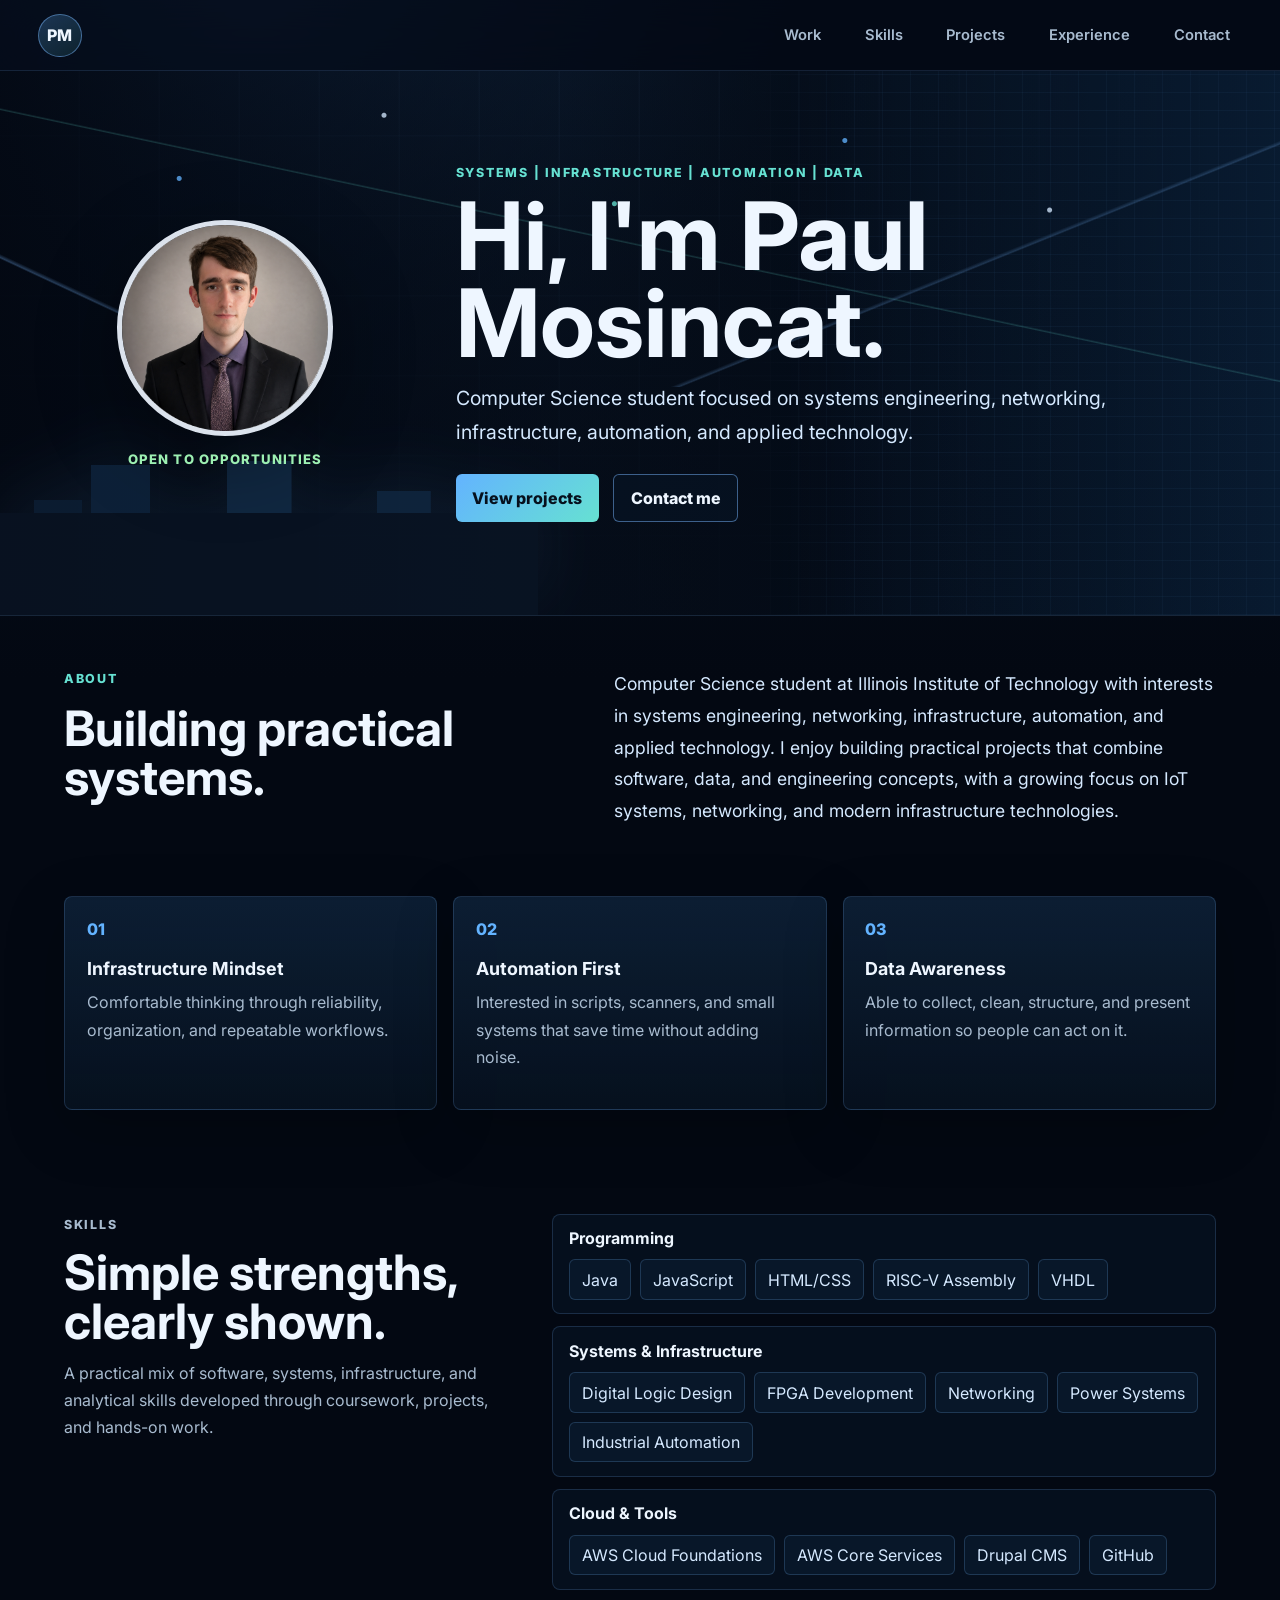
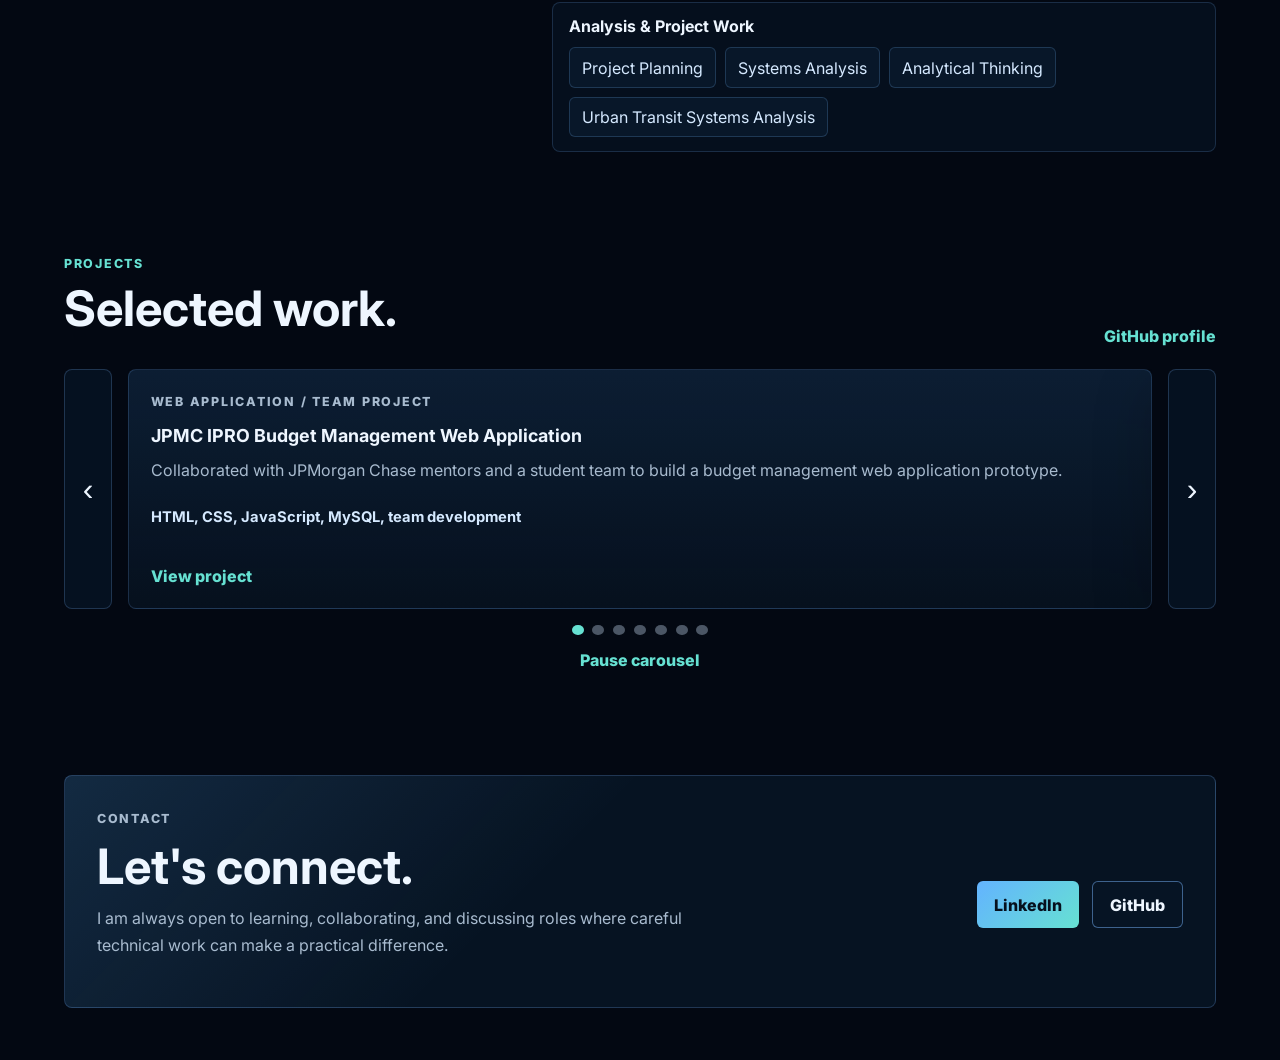
==== commit a41caaa7: "Update GitHub link to point to specific profile" ====
--- a/index.html
+++ b/index.html
@@ -285,7 +285,7 @@
         </div>
         <div class="contact-actions">
           <a class="button primary" href="https://www.linkedin.com/in/paul-mosincat-iit" target="_blank" rel="noreferrer">LinkedIn</a>
-          <a class="button secondary" href="https://github.com/" target="_blank" rel="noreferrer">GitHub</a>
+          <a class="button secondary" href="https://github.com/PaulMosincat" target="_blank" rel="noreferrer">GitHub</a>
         </div>
       </section>
     </main>
